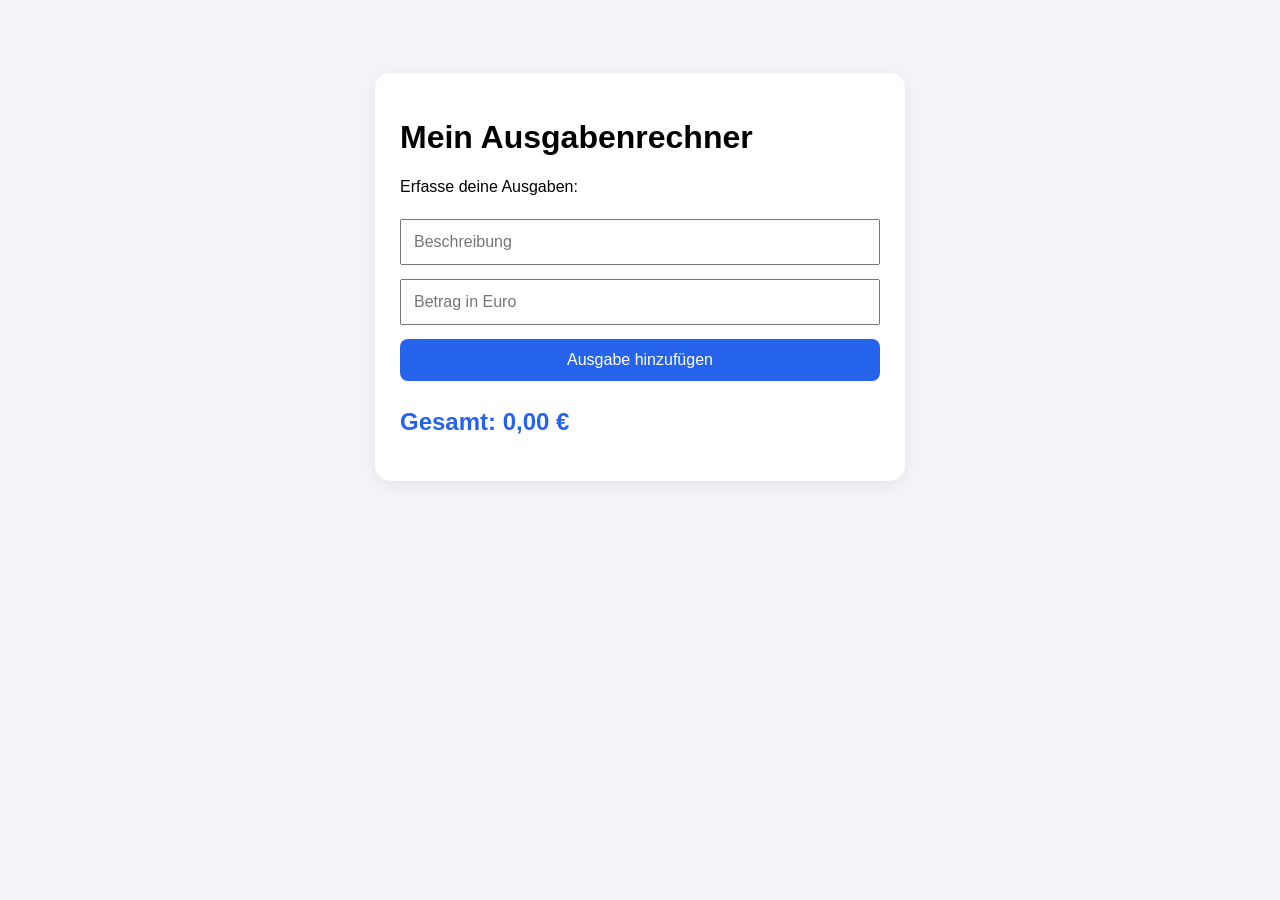
==== index.html @ f7f89fe0 "Add initial HTML structure for expense calculator Erste Version meines Ausgabenrechners" ====
<!DOCTYPE html>
<html lang="de">
<head>
  <meta charset="UTF-8">
  <meta name="viewport" content="width=device-width, initial-scale=1">
  <title>Mein Ausgabenrechner</title>
  <style>
    body { font-family: Arial, sans-serif; background: #f3f5f9; padding: 25px; }
    main { max-width: 480px; margin: 40px auto; background: white; padding: 25px; border-radius: 15px; box-shadow: 0 4px 20px #0001; }
    input, button { box-sizing: border-box; width: 100%; padding: 12px; margin: 7px 0; font-size: 16px; }
    button { background: #2563eb; color: white; border: none; border-radius: 8px; cursor: pointer; }
    li { margin: 10px 0; overflow-wrap: anywhere; }
    h2 { color: #2563eb; }
  </style>
</head>
<body>
  <main>
    <h1>Mein Ausgabenrechner</h1>
    <p>Erfasse deine Ausgaben:</p>
    <form id="formular">
      <input id="beschreibung" placeholder="Beschreibung" required>
      <input id="betrag" type="number" min="0.01" step="0.01" placeholder="Betrag in Euro" required>
      <button type="submit">Ausgabe hinzufügen</button>
    </form>
    <h2>Gesamt: <span id="gesamt">0,00 €</span></h2>
    <ul id="liste"></ul>
  </main>
  <script>
    const ausgaben = [];
    const euro = wert => wert.toLocaleString("de-DE", {style:"currency",currency:"EUR"});
    document.getElementById("formular").addEventListener("submit", function(e) {
      e.preventDefault();
      const beschreibung = document.getElementById("beschreibung").value.trim();
      const betrag = Number(document.getElementById("betrag").value);
      if (!beschreibung || !Number.isFinite(betrag) || betrag <= 0) return;
      ausgaben.push(betrag);
      const eintrag = document.createElement("li");
      eintrag.textContent = beschreibung + ": " + euro(betrag);
      document.getElementById("liste").appendChild(eintrag);
      document.getElementById("gesamt").textContent = euro(ausgaben.reduce((a,b) => a+b, 0));
      this.reset();
    });
  </script>
</body>
</html>
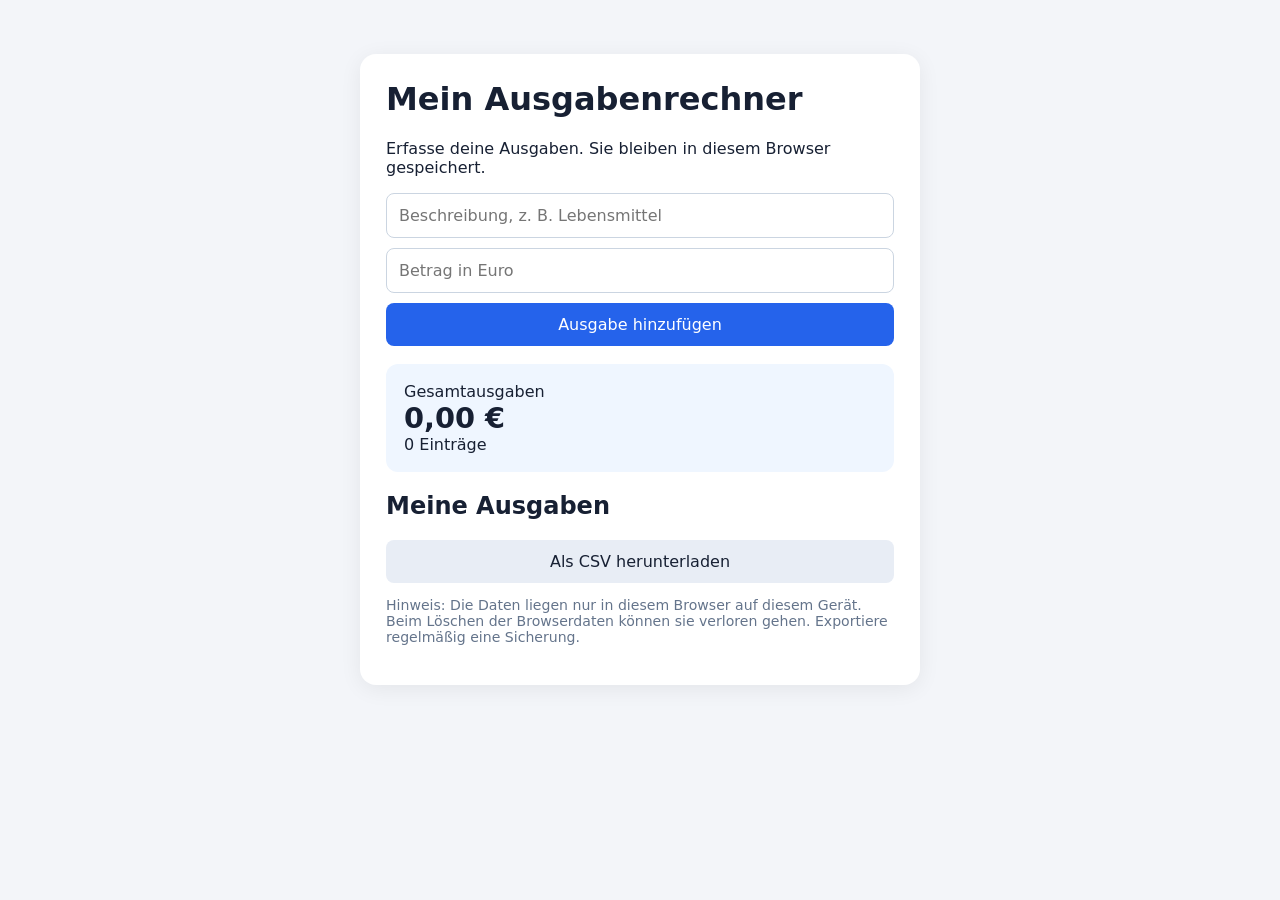
==== commit f84a8533: "Add files via upload" ====
--- a/index.html
+++ b/index.html
@@ -1,45 +1,73 @@
 <!DOCTYPE html>
 <html lang="de">
 <head>
-  <meta charset="UTF-8">
-  <meta name="viewport" content="width=device-width, initial-scale=1">
-  <title>Mein Ausgabenrechner</title>
-  <style>
-    body { font-family: Arial, sans-serif; background: #f3f5f9; padding: 25px; }
-    main { max-width: 480px; margin: 40px auto; background: white; padding: 25px; border-radius: 15px; box-shadow: 0 4px 20px #0001; }
-    input, button { box-sizing: border-box; width: 100%; padding: 12px; margin: 7px 0; font-size: 16px; }
-    button { background: #2563eb; color: white; border: none; border-radius: 8px; cursor: pointer; }
-    li { margin: 10px 0; overflow-wrap: anywhere; }
-    h2 { color: #2563eb; }
-  </style>
+<meta charset="UTF-8"><meta name="viewport" content="width=device-width, initial-scale=1">
+<title>Mein Ausgabenrechner</title>
+<style>
+*{box-sizing:border-box}body{font-family:system-ui,Arial,sans-serif;background:#f3f5f9;margin:0;padding:24px;color:#172033}main{max-width:560px;margin:30px auto;background:white;padding:26px;border-radius:16px;box-shadow:0 4px 22px #0001}h1{margin-top:0}form{display:grid;gap:10px}input,button{font:inherit;padding:12px;border-radius:8px}input{width:100%;border:1px solid #cbd5e1}button{background:#2563eb;color:white;border:0;cursor:pointer}button.secondary{background:#e8edf5;color:#172033}button.delete{background:#fee2e2;color:#991b1b;padding:8px 12px}button:focus-visible,input:focus-visible{outline:3px solid #93c5fd}section.total{background:#eff6ff;border-radius:12px;padding:18px;margin:18px 0}section.total strong{font-size:1.8rem}ul{padding:0;list-style:none}li{display:flex;justify-content:space-between;gap:12px;align-items:center;padding:12px 0;border-bottom:1px solid #e5e7eb}.detail{overflow-wrap:anywhere;min-width:0}.detail small{display:block;color:#64748b;margin-top:3px}.actions{display:flex;align-items:center;gap:8px;flex-shrink:0}.notice{color:#64748b;font-size:.88rem}#export{width:100%}
+</style>
 </head>
-<body>
-  <main>
-    <h1>Mein Ausgabenrechner</h1>
-    <p>Erfasse deine Ausgaben:</p>
-    <form id="formular">
-      <input id="beschreibung" placeholder="Beschreibung" required>
-      <input id="betrag" type="number" min="0.01" step="0.01" placeholder="Betrag in Euro" required>
-      <button type="submit">Ausgabe hinzufügen</button>
-    </form>
-    <h2>Gesamt: <span id="gesamt">0,00 €</span></h2>
-    <ul id="liste"></ul>
-  </main>
-  <script>
-    const ausgaben = [];
-    const euro = wert => wert.toLocaleString("de-DE", {style:"currency",currency:"EUR"});
-    document.getElementById("formular").addEventListener("submit", function(e) {
-      e.preventDefault();
-      const beschreibung = document.getElementById("beschreibung").value.trim();
-      const betrag = Number(document.getElementById("betrag").value);
-      if (!beschreibung || !Number.isFinite(betrag) || betrag <= 0) return;
-      ausgaben.push(betrag);
-      const eintrag = document.createElement("li");
-      eintrag.textContent = beschreibung + ": " + euro(betrag);
-      document.getElementById("liste").appendChild(eintrag);
-      document.getElementById("gesamt").textContent = euro(ausgaben.reduce((a,b) => a+b, 0));
-      this.reset();
-    });
-  </script>
-</body>
-</html>
+<body><main>
+<h1>Mein Ausgabenrechner</h1>
+<p>Erfasse deine Ausgaben. Sie bleiben in diesem Browser gespeichert.</p>
+<form id="formular">
+<input id="beschreibung" placeholder="Beschreibung, z. B. Lebensmittel" maxlength="120" required>
+<input id="betrag" type="number" min="0.01" step="0.01" placeholder="Betrag in Euro" required>
+<button type="submit">Ausgabe hinzufügen</button>
+</form>
+<section class="total"><div>Gesamtausgaben</div><strong id="gesamt">0,00 €</strong><div id="anzahl">0 Einträge</div></section>
+<h2>Meine Ausgaben</h2><ul id="liste"></ul>
+<button id="export" class="secondary" type="button">Als CSV herunterladen</button>
+<p class="notice">Hinweis: Die Daten liegen nur in diesem Browser auf diesem Gerät. Beim Löschen der Browserdaten können sie verloren gehen. Exportiere regelmäßig eine Sicherung.</p>
+</main>
+<script>
+'use strict';
+const key = 'mein-erstes-tool-ausgaben-v2';
+const euro = n => n.toLocaleString('de-DE', {style:'currency',currency:'EUR'});
+let ausgaben = [];
+try {
+  const gespeichert = JSON.parse(localStorage.getItem(key) || '[]');
+  if (Array.isArray(gespeichert)) ausgaben = gespeichert.filter(x => x && typeof x.id === 'string' && typeof x.beschreibung === 'string' && Number.isSafeInteger(x.cent) && x.cent > 0 && typeof x.datum === 'string');
+} catch (e) { console.warn('Gespeicherte Daten konnten nicht geladen werden.', e); }
+function speichern() {
+  try { localStorage.setItem(key, JSON.stringify(ausgaben)); return true; }
+  catch(e) { alert('Speichern nicht möglich. Bitte Browser-Speichereinstellungen prüfen und Daten exportieren.'); return false; }
+}
+function anzeigen() {
+  const liste = document.getElementById('liste'); liste.replaceChildren();
+  for (const eintrag of ausgaben) {
+    const li = document.createElement('li');
+    const detail = document.createElement('div'); detail.className = 'detail';
+    const name = document.createElement('strong'); name.textContent = eintrag.beschreibung;
+    const datum = document.createElement('small'); datum.textContent = eintrag.datum;
+    detail.append(name, datum);
+    const actions = document.createElement('div'); actions.className = 'actions';
+    const preis = document.createElement('span'); preis.textContent = euro(eintrag.cent/100);
+    const loeschen = document.createElement('button'); loeschen.className = 'delete'; loeschen.type = 'button'; loeschen.textContent = 'Löschen'; loeschen.setAttribute('aria-label', eintrag.beschreibung + ' löschen');
+    loeschen.addEventListener('click', () => { const vorher = ausgaben; ausgaben = ausgaben.filter(x => x.id !== eintrag.id); if (!speichern()) ausgaben = vorher; anzeigen(); });
+    actions.append(preis, loeschen); li.append(detail, actions); liste.append(li);
+  }
+  document.getElementById('gesamt').textContent = euro(ausgaben.reduce((sum,x)=>sum+x.cent,0)/100);
+  document.getElementById('anzahl').textContent = ausgaben.length + (ausgaben.length===1?' Eintrag':' Einträge');
+}
+document.getElementById('formular').addEventListener('submit', e => {
+  e.preventDefault();
+  const beschreibung = document.getElementById('beschreibung').value.trim();
+  const betrag = Number(document.getElementById('betrag').value);
+  const cent = Math.round(betrag*100);
+  if (!beschreibung || !Number.isFinite(betrag) || betrag<=0 || !Number.isSafeInteger(cent) || cent<=0) return;
+  const vorher = ausgaben;
+  ausgaben = [{id:crypto.randomUUID(),beschreibung,cent,datum:new Date().toLocaleDateString('de-DE')},...ausgaben];
+  if (!speichern()) ausgaben = vorher;
+  else e.target.reset();
+  anzeigen();
+});
+document.getElementById('export').addEventListener('click', () => {
+  const zelle = s => '"'+String(s).replaceAll('"','""')+'"';
+  const zeilen = [['Datum','Beschreibung','Betrag (EUR)'],...ausgaben.map(x=>[x.datum,x.beschreibung,(x.cent/100).toFixed(2).replace('.',',')])];
+  const csv = '\ufeff'+zeilen.map(row=>row.map(zelle).join(';')).join('\r\n');
+  const url = URL.createObjectURL(new Blob([csv],{type:'text/csv;charset=utf-8'}));
+  const a = document.createElement('a'); a.href=url; a.download='meine-ausgaben.csv'; document.body.append(a); a.click(); a.remove(); setTimeout(()=>URL.revokeObjectURL(url),1000);
+});
+anzeigen();
+</script></body></html>
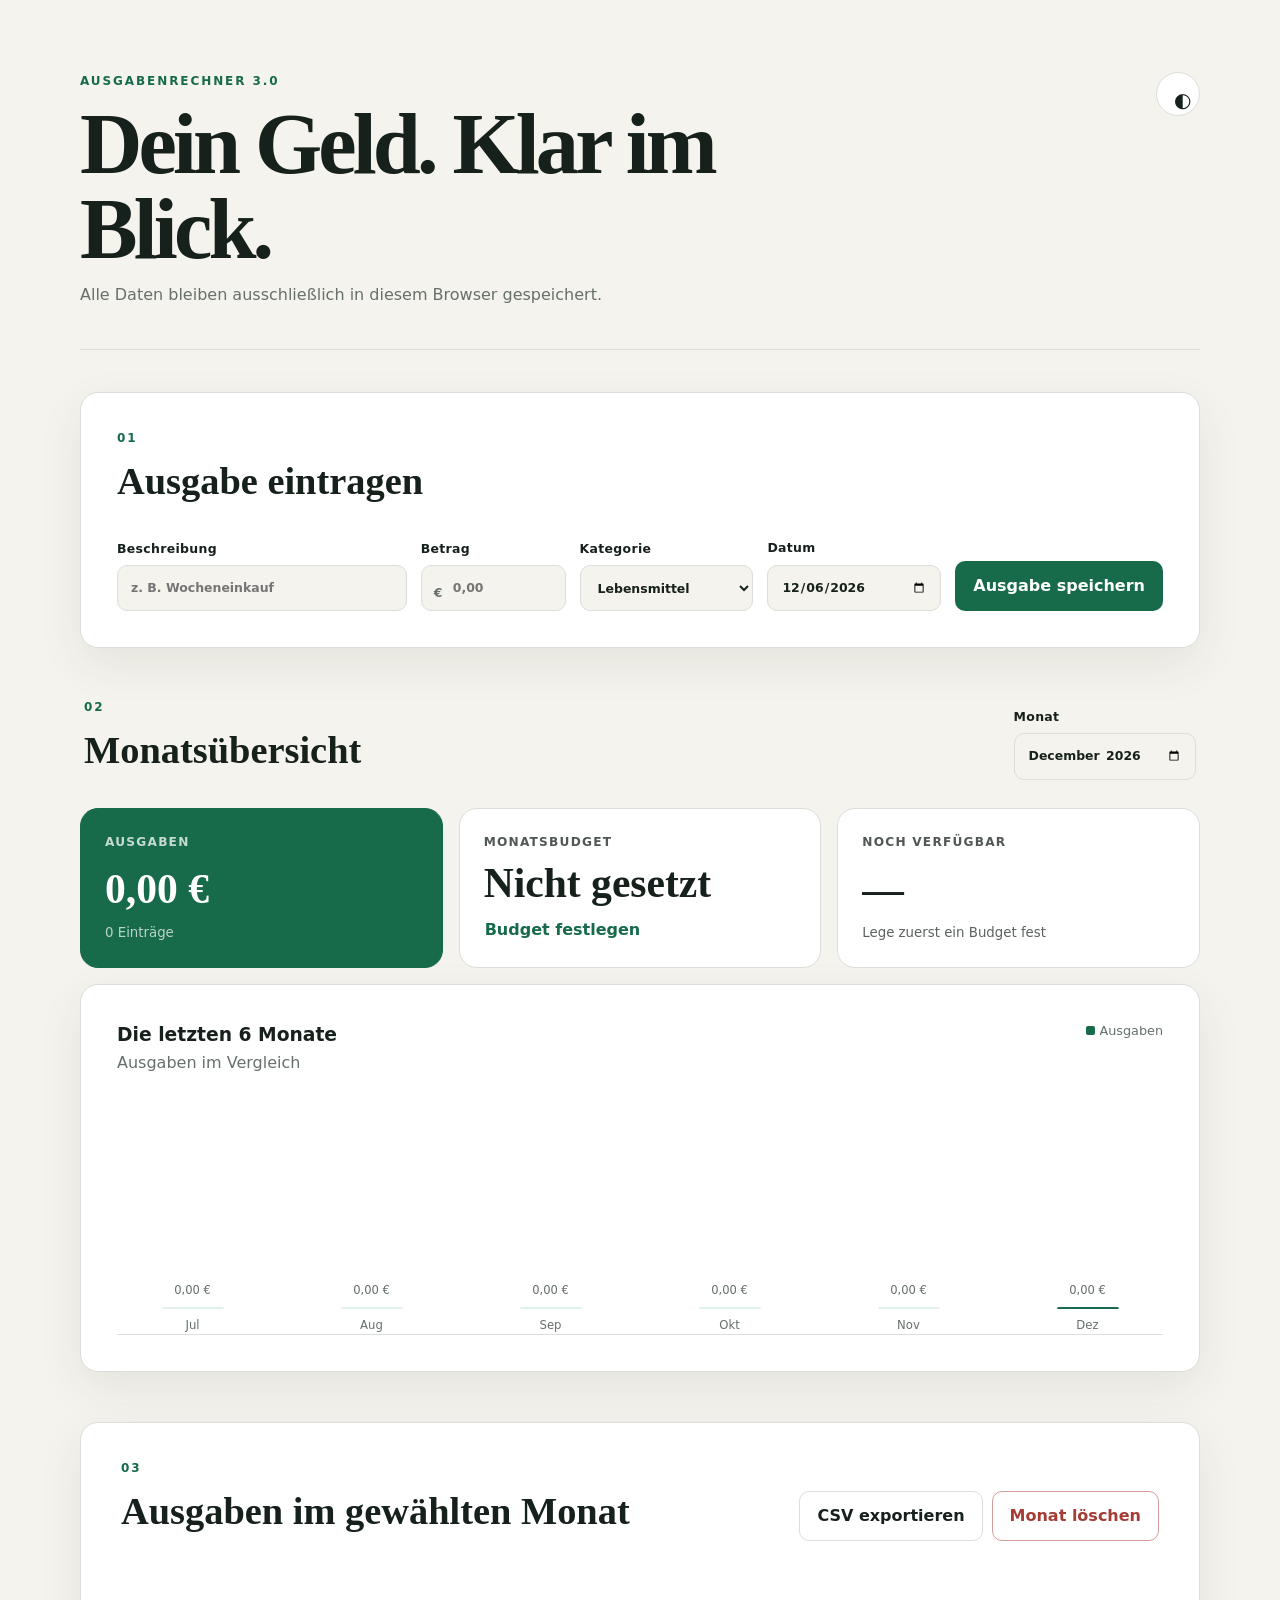
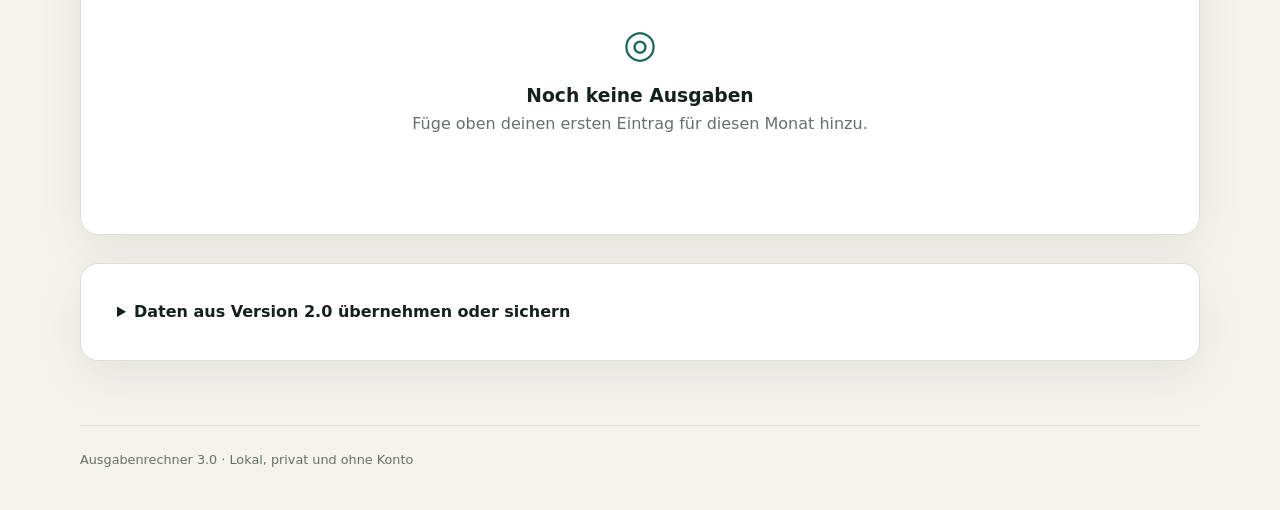
==== commit f0bac089: "Add files via upload Version 3.0 mit Budget und Diagramm" ====
--- a/index.html
+++ b/index.html
@@ -1,73 +1,100 @@
-<!DOCTYPE html>
+<!doctype html>
 <html lang="de">
 <head>
-<meta charset="UTF-8"><meta name="viewport" content="width=device-width, initial-scale=1">
-<title>Mein Ausgabenrechner</title>
-<style>
-*{box-sizing:border-box}body{font-family:system-ui,Arial,sans-serif;background:#f3f5f9;margin:0;padding:24px;color:#172033}main{max-width:560px;margin:30px auto;background:white;padding:26px;border-radius:16px;box-shadow:0 4px 22px #0001}h1{margin-top:0}form{display:grid;gap:10px}input,button{font:inherit;padding:12px;border-radius:8px}input{width:100%;border:1px solid #cbd5e1}button{background:#2563eb;color:white;border:0;cursor:pointer}button.secondary{background:#e8edf5;color:#172033}button.delete{background:#fee2e2;color:#991b1b;padding:8px 12px}button:focus-visible,input:focus-visible{outline:3px solid #93c5fd}section.total{background:#eff6ff;border-radius:12px;padding:18px;margin:18px 0}section.total strong{font-size:1.8rem}ul{padding:0;list-style:none}li{display:flex;justify-content:space-between;gap:12px;align-items:center;padding:12px 0;border-bottom:1px solid #e5e7eb}.detail{overflow-wrap:anywhere;min-width:0}.detail small{display:block;color:#64748b;margin-top:3px}.actions{display:flex;align-items:center;gap:8px;flex-shrink:0}.notice{color:#64748b;font-size:.88rem}#export{width:100%}
-</style>
+  <meta charset="utf-8">
+  <meta name="viewport" content="width=device-width, initial-scale=1">
+  <meta name="description" content="Privater Ausgabenrechner mit Monatsbudget, Filtern und Diagramm">
+  <title>Ausgabenrechner 3.0</title>
+  <link rel="stylesheet" href="style.css">
 </head>
-<body><main>
-<h1>Mein Ausgabenrechner</h1>
-<p>Erfasse deine Ausgaben. Sie bleiben in diesem Browser gespeichert.</p>
-<form id="formular">
-<input id="beschreibung" placeholder="Beschreibung, z. B. Lebensmittel" maxlength="120" required>
-<input id="betrag" type="number" min="0.01" step="0.01" placeholder="Betrag in Euro" required>
-<button type="submit">Ausgabe hinzufügen</button>
-</form>
-<section class="total"><div>Gesamtausgaben</div><strong id="gesamt">0,00 €</strong><div id="anzahl">0 Einträge</div></section>
-<h2>Meine Ausgaben</h2><ul id="liste"></ul>
-<button id="export" class="secondary" type="button">Als CSV herunterladen</button>
-<p class="notice">Hinweis: Die Daten liegen nur in diesem Browser auf diesem Gerät. Beim Löschen der Browserdaten können sie verloren gehen. Exportiere regelmäßig eine Sicherung.</p>
-</main>
-<script>
-'use strict';
-const key = 'mein-erstes-tool-ausgaben-v2';
-const euro = n => n.toLocaleString('de-DE', {style:'currency',currency:'EUR'});
-let ausgaben = [];
-try {
-  const gespeichert = JSON.parse(localStorage.getItem(key) || '[]');
-  if (Array.isArray(gespeichert)) ausgaben = gespeichert.filter(x => x && typeof x.id === 'string' && typeof x.beschreibung === 'string' && Number.isSafeInteger(x.cent) && x.cent > 0 && typeof x.datum === 'string');
-} catch (e) { console.warn('Gespeicherte Daten konnten nicht geladen werden.', e); }
-function speichern() {
-  try { localStorage.setItem(key, JSON.stringify(ausgaben)); return true; }
-  catch(e) { alert('Speichern nicht möglich. Bitte Browser-Speichereinstellungen prüfen und Daten exportieren.'); return false; }
-}
-function anzeigen() {
-  const liste = document.getElementById('liste'); liste.replaceChildren();
-  for (const eintrag of ausgaben) {
-    const li = document.createElement('li');
-    const detail = document.createElement('div'); detail.className = 'detail';
-    const name = document.createElement('strong'); name.textContent = eintrag.beschreibung;
-    const datum = document.createElement('small'); datum.textContent = eintrag.datum;
-    detail.append(name, datum);
-    const actions = document.createElement('div'); actions.className = 'actions';
-    const preis = document.createElement('span'); preis.textContent = euro(eintrag.cent/100);
-    const loeschen = document.createElement('button'); loeschen.className = 'delete'; loeschen.type = 'button'; loeschen.textContent = 'Löschen'; loeschen.setAttribute('aria-label', eintrag.beschreibung + ' löschen');
-    loeschen.addEventListener('click', () => { const vorher = ausgaben; ausgaben = ausgaben.filter(x => x.id !== eintrag.id); if (!speichern()) ausgaben = vorher; anzeigen(); });
-    actions.append(preis, loeschen); li.append(detail, actions); liste.append(li);
-  }
-  document.getElementById('gesamt').textContent = euro(ausgaben.reduce((sum,x)=>sum+x.cent,0)/100);
-  document.getElementById('anzahl').textContent = ausgaben.length + (ausgaben.length===1?' Eintrag':' Einträge');
-}
-document.getElementById('formular').addEventListener('submit', e => {
-  e.preventDefault();
-  const beschreibung = document.getElementById('beschreibung').value.trim();
-  const betrag = Number(document.getElementById('betrag').value);
-  const cent = Math.round(betrag*100);
-  if (!beschreibung || !Number.isFinite(betrag) || betrag<=0 || !Number.isSafeInteger(cent) || cent<=0) return;
-  const vorher = ausgaben;
-  ausgaben = [{id:crypto.randomUUID(),beschreibung,cent,datum:new Date().toLocaleDateString('de-DE')},...ausgaben];
-  if (!speichern()) ausgaben = vorher;
-  else e.target.reset();
-  anzeigen();
-});
-document.getElementById('export').addEventListener('click', () => {
-  const zelle = s => '"'+String(s).replaceAll('"','""')+'"';
-  const zeilen = [['Datum','Beschreibung','Betrag (EUR)'],...ausgaben.map(x=>[x.datum,x.beschreibung,(x.cent/100).toFixed(2).replace('.',',')])];
-  const csv = '\ufeff'+zeilen.map(row=>row.map(zelle).join(';')).join('\r\n');
-  const url = URL.createObjectURL(new Blob([csv],{type:'text/csv;charset=utf-8'}));
-  const a = document.createElement('a'); a.href=url; a.download='meine-ausgaben.csv'; document.body.append(a); a.click(); a.remove(); setTimeout(()=>URL.revokeObjectURL(url),1000);
-});
-anzeigen();
-</script></body></html>
+<body>
+  <header class="hero">
+    <div>
+      <p class="eyebrow">Ausgabenrechner 3.0</p>
+      <h1>Dein Geld. Klar im Blick.</h1>
+      <p class="subtitle">Alle Daten bleiben ausschließlich in diesem Browser gespeichert.</p>
+    </div>
+    <button id="themeToggle" class="icon-button" type="button" aria-label="Farbschema wechseln" title="Farbschema wechseln">◐</button>
+  </header>
+
+  <main>
+    <section class="panel input-panel" aria-labelledby="entryHeading">
+      <div class="section-heading">
+        <div>
+          <p class="section-number">01</p>
+          <h2 id="entryHeading">Ausgabe eintragen</h2>
+        </div>
+        <p id="formStatus" class="status" role="status" aria-live="polite"></p>
+      </div>
+      <form id="expenseForm">
+        <label>Beschreibung
+          <input id="description" name="description" type="text" maxlength="80" placeholder="z. B. Wocheneinkauf" required>
+        </label>
+        <label>Betrag
+          <div class="money-input"><span>€</span><input id="amount" name="amount" type="number" min="0.01" step="0.01" inputmode="decimal" placeholder="0,00" required></div>
+        </label>
+        <label>Kategorie
+          <select id="category" name="category" required>
+            <option>Lebensmittel</option><option>Wohnen</option><option>Mobilität</option>
+            <option>Freizeit</option><option>Gesundheit</option><option>Shopping</option><option>Sonstiges</option>
+          </select>
+        </label>
+        <label>Datum
+          <input id="date" name="date" type="date" required>
+        </label>
+        <button class="primary" type="submit">Ausgabe speichern</button>
+      </form>
+    </section>
+
+    <section class="overview" aria-labelledby="overviewHeading">
+      <div class="section-heading wide-heading">
+        <div><p class="section-number">02</p><h2 id="overviewHeading">Monatsübersicht</h2></div>
+        <label class="month-control">Monat
+          <input id="monthFilter" type="month">
+        </label>
+      </div>
+
+      <div class="stats-grid">
+        <article class="stat-card accent"><span>Ausgaben</span><strong id="monthTotal">0,00 €</strong><small id="entryCount">0 Einträge</small></article>
+        <article class="stat-card"><span>Monatsbudget</span><strong id="budgetDisplay">Nicht gesetzt</strong><button id="editBudget" class="text-button" type="button">Budget festlegen</button></article>
+        <article class="stat-card"><span>Noch verfügbar</span><strong id="remainingBudget">—</strong><small id="budgetHint">Lege zuerst ein Budget fest</small></article>
+      </div>
+
+      <div id="budgetEditor" class="budget-editor" hidden>
+        <label>Budget für <span id="budgetMonthLabel"></span>
+          <div class="money-input"><span>€</span><input id="budgetInput" type="number" min="0" step="0.01" inputmode="decimal"></div>
+        </label>
+        <button id="saveBudget" class="primary compact" type="button">Speichern</button>
+        <button id="cancelBudget" class="secondary compact" type="button">Abbrechen</button>
+      </div>
+
+      <article class="panel chart-panel">
+        <div class="chart-title"><div><h3>Die letzten 6 Monate</h3><p>Ausgaben im Vergleich</p></div><span class="legend"><i></i> Ausgaben</span></div>
+        <div id="chart" class="chart" role="img" aria-label="Balkendiagramm der Ausgaben der letzten sechs Monate"></div>
+      </article>
+    </section>
+
+    <section class="panel list-panel" aria-labelledby="listHeading">
+      <div class="section-heading wide-heading">
+        <div><p class="section-number">03</p><h2 id="listHeading">Ausgaben im gewählten Monat</h2></div>
+        <div class="actions"><button id="exportCsv" class="secondary" type="button">CSV exportieren</button><button id="deleteMonth" class="danger" type="button">Monat löschen</button></div>
+      </div>
+      <div id="emptyState" class="empty-state"><span>◎</span><h3>Noch keine Ausgaben</h3><p>Füge oben deinen ersten Eintrag für diesen Monat hinzu.</p></div>
+      <div class="table-wrap" id="tableWrap" hidden>
+        <table><thead><tr><th>Datum</th><th>Beschreibung</th><th>Kategorie</th><th class="number">Betrag</th><th><span class="sr-only">Aktion</span></th></tr></thead><tbody id="expenseRows"></tbody></table>
+      </div>
+    </section>
+
+    <details class="panel migration-panel">
+      <summary>Daten aus Version 2.0 übernehmen oder sichern</summary>
+      <p>Da der bisherige Speichername unbekannt ist, verändert Version 3.0 keine fremden Browserdaten. Sie sucht nur nach plausiblen Ausgabenlisten und erstellt vor einer Übernahme automatisch eine Sicherung.</p>
+      <div class="actions migration-actions"><button id="scanLegacy" class="secondary" type="button">Altdaten suchen</button><button id="backupData" class="secondary" type="button">JSON-Sicherung</button><label class="file-button">JSON importieren<input id="importFile" type="file" accept="application/json,.json"></label></div>
+      <p id="migrationStatus" class="status" role="status" aria-live="polite"></p>
+    </details>
+  </main>
+
+  <dialog id="confirmDialog"><form method="dialog"><h2 id="dialogTitle">Wirklich löschen?</h2><p id="dialogText"></p><div class="dialog-actions"><button value="cancel" class="secondary">Abbrechen</button><button value="confirm" class="danger">Löschen</button></div></form></dialog>
+  <footer>Ausgabenrechner 3.0 · Lokal, privat und ohne Konto</footer>
+  <script src="script.js" defer></script>
+</body>
+</html>
--- a/style.css
+++ b/style.css
@@ -0,0 +1,6 @@
+:root{--bg:#f5f3ed;--panel:#fff;--ink:#17211c;--muted:#66706a;--line:#dcded8;--green:#176b4a;--green-dark:#0f4f37;--mint:#dff1e8;--red:#a43d35;--shadow:0 16px 45px rgba(25,50,38,.08);--radius:18px;color-scheme:light}
+:root[data-theme="dark"]{--bg:#101713;--panel:#18211c;--ink:#f1f5f2;--muted:#a5b0aa;--line:#354139;--green:#61c89a;--green-dark:#81dbb2;--mint:#203d31;--red:#ef8b82;--shadow:0 16px 45px rgba(0,0,0,.24);color-scheme:dark}
+*{box-sizing:border-box}body{margin:0;background:var(--bg);color:var(--ink);font-family:Inter,ui-sans-serif,system-ui,-apple-system,BlinkMacSystemFont,"Segoe UI",sans-serif;line-height:1.5}.hero,main,footer{width:min(1120px,calc(100% - 32px));margin-inline:auto}.hero{display:flex;justify-content:space-between;align-items:flex-start;padding:72px 0 42px;border-bottom:1px solid var(--line)}h1,h2,h3,p{margin-top:0}h1{margin-bottom:12px;font-family:Georgia,serif;font-size:clamp(2.5rem,7vw,5.4rem);line-height:.98;letter-spacing:-.045em;max-width:780px}h2{font-family:Georgia,serif;font-size:clamp(1.7rem,3vw,2.4rem);margin:0}h3{margin-bottom:2px}.eyebrow,.section-number{color:var(--green);font-weight:800;text-transform:uppercase;letter-spacing:.16em;font-size:.75rem}.subtitle,.chart-title p{color:var(--muted);margin-bottom:0}.icon-button{border:1px solid var(--line);background:var(--panel);color:var(--ink);height:44px;width:44px;border-radius:50%;font-size:1.25rem;cursor:pointer}main{padding:42px 0 64px;display:grid;gap:28px}.panel{background:var(--panel);border:1px solid var(--line);border-radius:var(--radius);padding:clamp(20px,4vw,36px);box-shadow:var(--shadow)}.section-heading{display:flex;align-items:end;justify-content:space-between;gap:20px;margin-bottom:28px}.section-number{margin-bottom:6px}.status{color:var(--green);font-size:.9rem;margin:0;min-height:1.4em}.input-panel form{display:grid;grid-template-columns:2fr 1fr 1.2fr 1.2fr auto;gap:14px;align-items:end}label{font-size:.78rem;font-weight:750;letter-spacing:.025em}input,select,button,.file-button{font:inherit}input,select{display:block;width:100%;margin-top:7px;border:1px solid var(--line);border-radius:10px;background:var(--bg);color:var(--ink);padding:12px 13px;min-height:46px}.money-input{position:relative}.money-input span{position:absolute;left:13px;top:19px;color:var(--muted)}.money-input input{padding-left:31px}button,.file-button{border-radius:10px;border:1px solid transparent;padding:12px 17px;font-weight:750;cursor:pointer;transition:transform .15s,background .15s}button:hover,.file-button:hover{transform:translateY(-1px)}.primary{background:var(--green);color:#fff;min-height:46px}.primary:hover{background:var(--green-dark)}.secondary,.file-button{background:transparent;border-color:var(--line);color:var(--ink)}.danger{background:transparent;color:var(--red);border-color:color-mix(in srgb,var(--red),transparent 50%)}.text-button{padding:0;background:none;color:var(--green);text-align:left}.compact{min-height:auto;padding:10px 14px}.overview{padding:22px 0}.wide-heading{margin-inline:4px}.month-control{min-width:175px}.stats-grid{display:grid;grid-template-columns:repeat(3,1fr);gap:16px}.stat-card{padding:24px;border:1px solid var(--line);border-radius:var(--radius);background:var(--panel);display:flex;flex-direction:column;min-height:160px}.stat-card.accent{background:var(--green);color:#fff;border-color:var(--green)}.stat-card span{font-size:.76rem;text-transform:uppercase;letter-spacing:.1em;font-weight:800;opacity:.75}.stat-card strong{font-family:Georgia,serif;font-size:clamp(1.7rem,4vw,2.6rem);margin:auto 0 3px}.stat-card small{color:inherit;opacity:.7}.budget-editor{margin-top:16px;padding:18px;background:var(--mint);border-radius:14px;display:flex;align-items:end;gap:10px}.budget-editor[hidden]{display:none}.budget-editor label{min-width:220px}.chart-panel{margin-top:16px}.chart-title{display:flex;justify-content:space-between;align-items:start}.legend{color:var(--muted);font-size:.8rem}.legend i{display:inline-block;width:9px;height:9px;border-radius:2px;background:var(--green)}.chart{height:260px;display:flex;align-items:stretch;gap:clamp(8px,3vw,28px);padding-top:30px;border-bottom:1px solid var(--line)}.bar-item{flex:1;display:flex;flex-direction:column;align-items:center;justify-content:flex-end;min-width:0}.bar-value{font-size:.72rem;color:var(--muted);white-space:nowrap}.bar{width:min(62px,75%);background:var(--mint);border-radius:7px 7px 0 0;min-height:2px;margin:7px 0 8px;position:relative}.bar.current{background:var(--green)}.bar-label{font-size:.73rem;color:var(--muted);white-space:nowrap}.actions{display:flex;flex-wrap:wrap;gap:9px}.empty-state{text-align:center;padding:46px 20px;color:var(--muted)}.empty-state span{font-size:2.4rem;color:var(--green)}.empty-state h3{color:var(--ink);margin-top:10px}.table-wrap{overflow:auto}table{width:100%;border-collapse:collapse}th,td{padding:14px 10px;border-bottom:1px solid var(--line);text-align:left}th{font-size:.7rem;text-transform:uppercase;letter-spacing:.1em;color:var(--muted)}.number{text-align:right}.category-badge{display:inline-block;background:var(--mint);color:var(--green-dark);border-radius:99px;padding:4px 9px;font-size:.76rem;font-weight:750}.delete-row{border:0;background:none;color:var(--red);padding:7px}.migration-panel summary{font-weight:800;cursor:pointer}.migration-panel>p{color:var(--muted);max-width:800px;margin-top:16px}.migration-actions{margin-top:20px}.file-button input{position:absolute;opacity:0;width:1px;height:1px}dialog{border:1px solid var(--line);border-radius:var(--radius);background:var(--panel);color:var(--ink);padding:28px;max-width:430px;box-shadow:var(--shadow)}dialog::backdrop{background:rgba(5,15,10,.55)}.dialog-actions{display:flex;justify-content:flex-end;gap:10px;margin-top:24px}footer{padding:24px 0 40px;border-top:1px solid var(--line);color:var(--muted);font-size:.8rem}.sr-only{position:absolute;width:1px;height:1px;padding:0;margin:-1px;overflow:hidden;clip:rect(0,0,0,0);white-space:nowrap;border:0}
+@media(max-width:900px){.input-panel form{grid-template-columns:1fr 1fr}.input-panel form .primary{grid-column:1/-1}.stats-grid{grid-template-columns:1fr}.stat-card{min-height:135px}}
+@media(max-width:600px){.hero{padding-top:42px}.input-panel form{grid-template-columns:1fr}.section-heading,.wide-heading{align-items:flex-start;flex-direction:column}.month-control{width:100%}.actions{width:100%}.actions button,.file-button{flex:1}.chart{gap:5px;height:220px}.bar-value{font-size:.62rem;writing-mode:vertical-rl;transform:rotate(180deg);height:48px}.bar-label{font-size:.64rem}.budget-editor{align-items:stretch;flex-direction:column}.budget-editor label{min-width:0}.list-panel{padding-inline:15px}th:nth-child(3),td:nth-child(3){display:none}}
+@media(prefers-reduced-motion:reduce){*{scroll-behavior:auto!important;transition:none!important}}
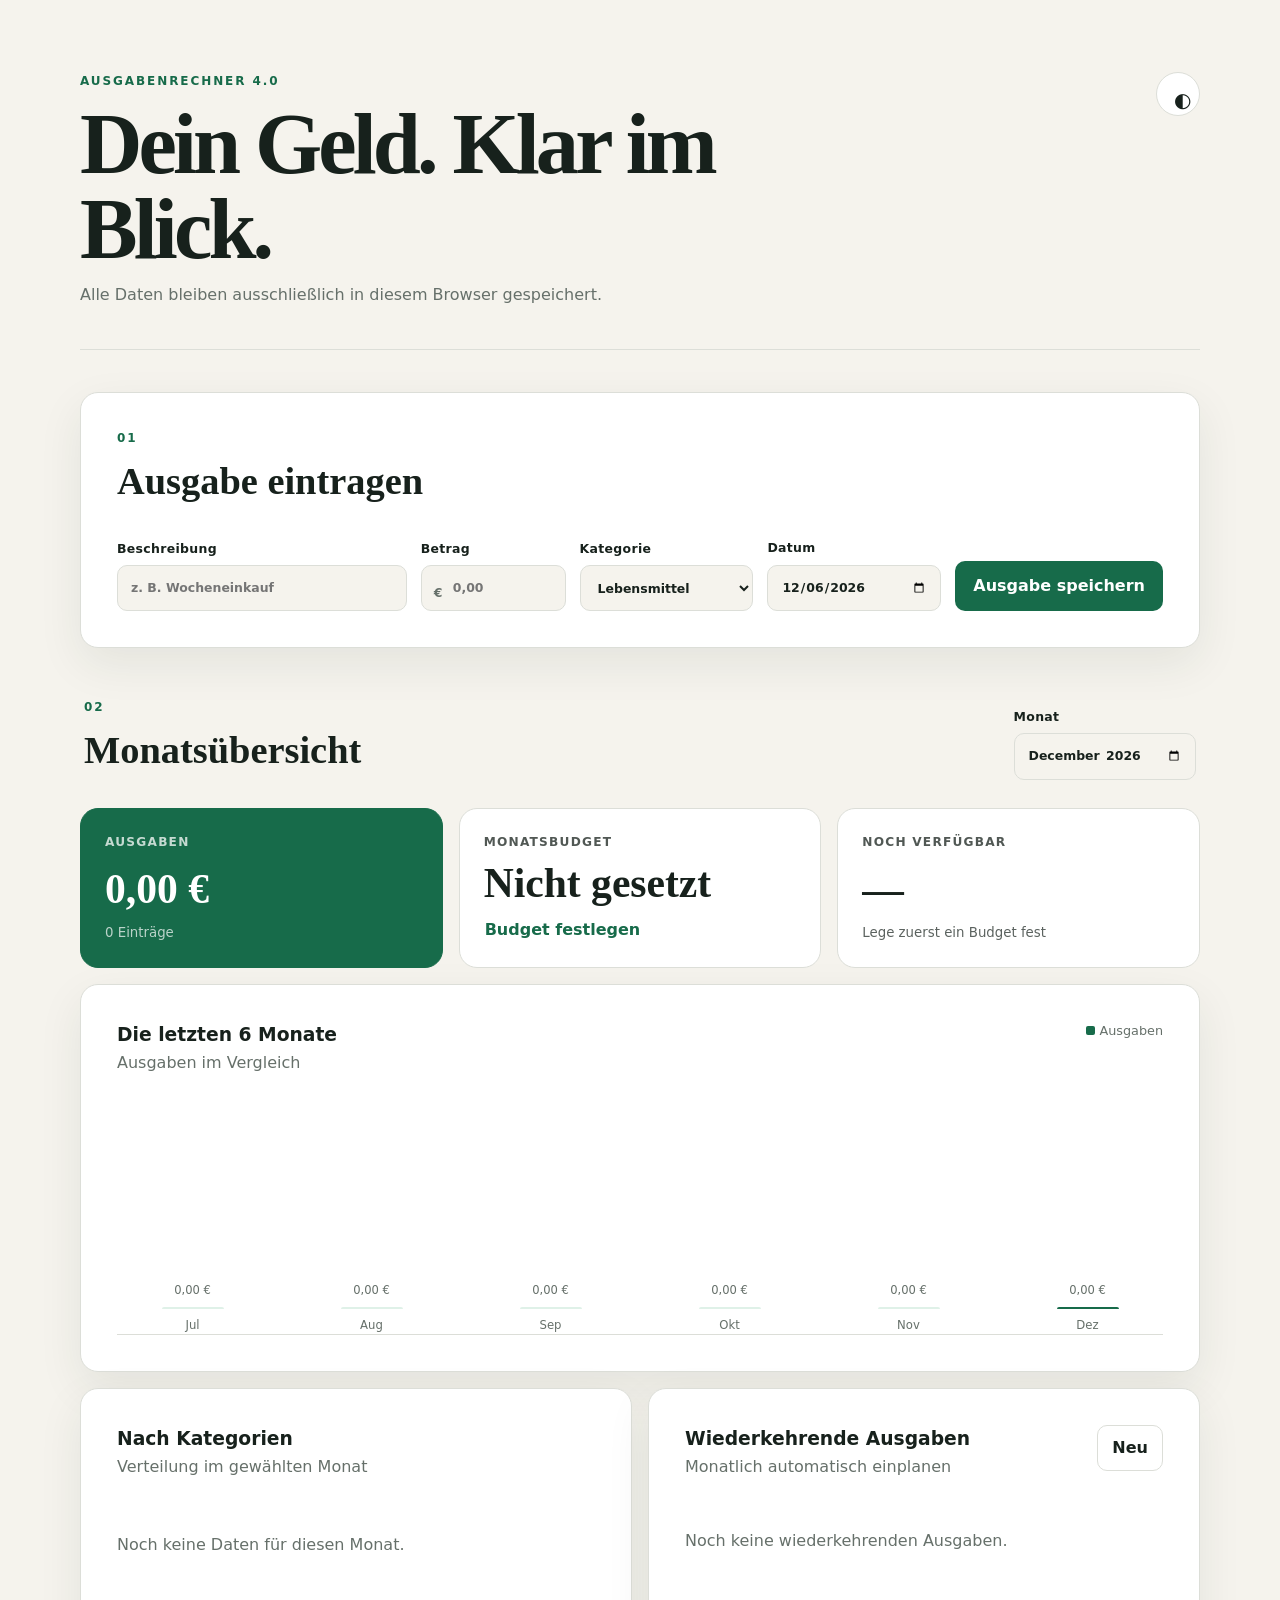
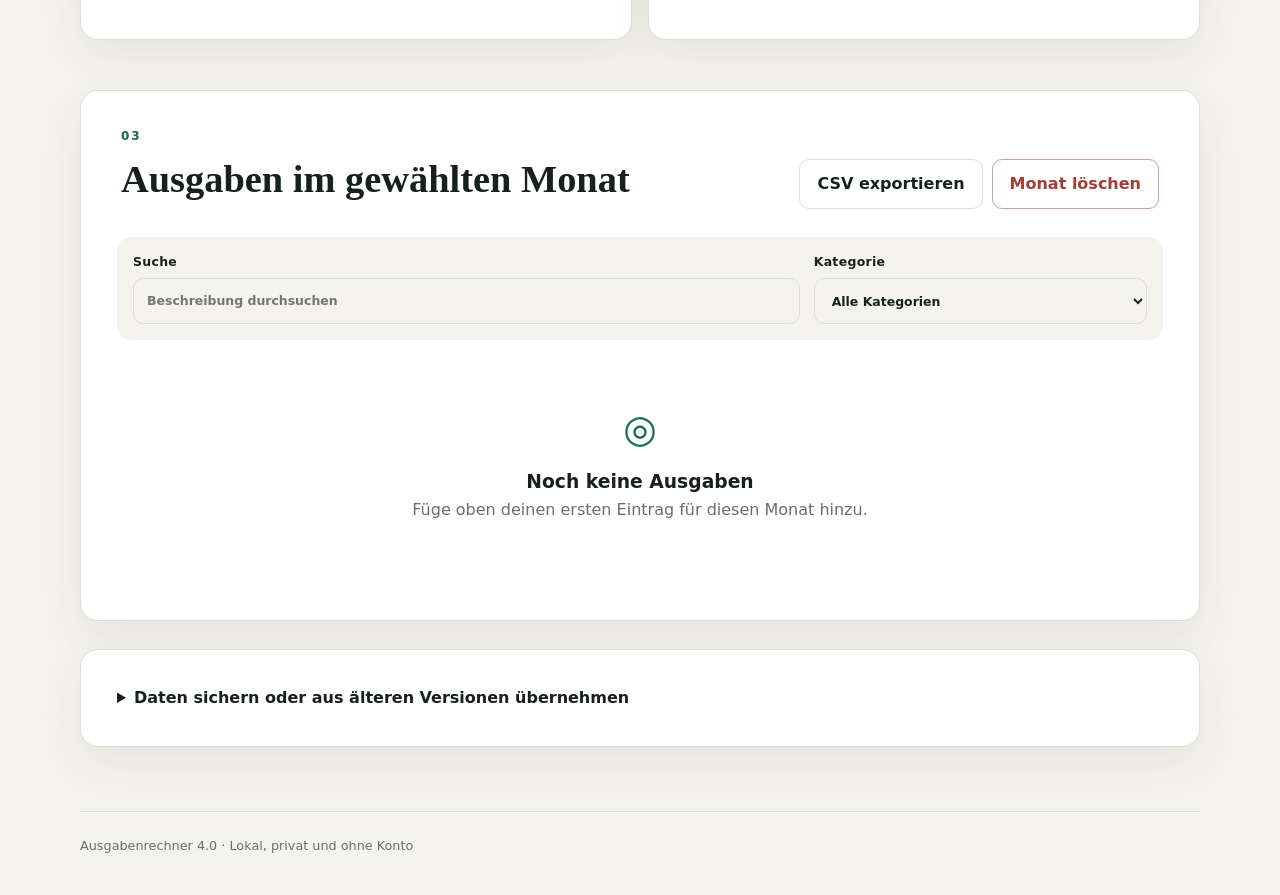
==== commit 76afaa75: "Add files via upload" ====
--- a/index.html
+++ b/index.html
@@ -4,13 +4,13 @@
   <meta charset="utf-8">
   <meta name="viewport" content="width=device-width, initial-scale=1">
   <meta name="description" content="Privater Ausgabenrechner mit Monatsbudget, Filtern und Diagramm">
-  <title>Ausgabenrechner 3.0</title>
+  <title>Ausgabenrechner 4.0</title>
   <link rel="stylesheet" href="style.css">
 </head>
 <body>
   <header class="hero">
     <div>
-      <p class="eyebrow">Ausgabenrechner 3.0</p>
+      <p class="eyebrow">Ausgabenrechner 4.0</p>
       <h1>Dein Geld. Klar im Blick.</h1>
       <p class="subtitle">Alle Daten bleiben ausschließlich in diesem Browser gespeichert.</p>
     </div>
@@ -27,6 +27,7 @@
         <p id="formStatus" class="status" role="status" aria-live="polite"></p>
       </div>
       <form id="expenseForm">
+        <input id="editId" type="hidden">
         <label>Beschreibung
           <input id="description" name="description" type="text" maxlength="80" placeholder="z. B. Wocheneinkauf" required>
         </label>
@@ -42,7 +43,7 @@
         <label>Datum
           <input id="date" name="date" type="date" required>
         </label>
-        <button class="primary" type="submit">Ausgabe speichern</button>
+        <div class="form-actions"><button id="submitExpense" class="primary" type="submit">Ausgabe speichern</button><button id="cancelEdit" class="secondary" type="button" hidden>Abbrechen</button></div>
       </form>
     </section>
 
@@ -72,6 +73,16 @@
         <div class="chart-title"><div><h3>Die letzten 6 Monate</h3><p>Ausgaben im Vergleich</p></div><span class="legend"><i></i> Ausgaben</span></div>
         <div id="chart" class="chart" role="img" aria-label="Balkendiagramm der Ausgaben der letzten sechs Monate"></div>
       </article>
+      <div class="analytics-grid">
+        <article class="panel category-panel">
+          <div class="chart-title"><div><h3>Nach Kategorien</h3><p>Verteilung im gewählten Monat</p></div></div>
+          <div id="categoryChart" class="category-chart" aria-label="Ausgaben nach Kategorien"></div>
+        </article>
+        <article class="panel recurring-panel">
+          <div class="chart-title"><div><h3>Wiederkehrende Ausgaben</h3><p>Monatlich automatisch einplanen</p></div><button id="addRecurring" class="secondary compact" type="button">Neu</button></div>
+          <div id="recurringList" class="recurring-list"></div>
+        </article>
+      </div>
     </section>
 
     <section class="panel list-panel" aria-labelledby="listHeading">
@@ -79,6 +90,7 @@
         <div><p class="section-number">03</p><h2 id="listHeading">Ausgaben im gewählten Monat</h2></div>
         <div class="actions"><button id="exportCsv" class="secondary" type="button">CSV exportieren</button><button id="deleteMonth" class="danger" type="button">Monat löschen</button></div>
       </div>
+      <div class="filter-bar"><label>Suche<input id="searchInput" type="search" placeholder="Beschreibung durchsuchen"></label><label>Kategorie<select id="categoryFilter"><option value="">Alle Kategorien</option><option>Lebensmittel</option><option>Wohnen</option><option>Mobilität</option><option>Freizeit</option><option>Gesundheit</option><option>Shopping</option><option>Sonstiges</option></select></label></div>
       <div id="emptyState" class="empty-state"><span>◎</span><h3>Noch keine Ausgaben</h3><p>Füge oben deinen ersten Eintrag für diesen Monat hinzu.</p></div>
       <div class="table-wrap" id="tableWrap" hidden>
         <table><thead><tr><th>Datum</th><th>Beschreibung</th><th>Kategorie</th><th class="number">Betrag</th><th><span class="sr-only">Aktion</span></th></tr></thead><tbody id="expenseRows"></tbody></table>
@@ -86,15 +98,16 @@
     </section>
 
     <details class="panel migration-panel">
-      <summary>Daten aus Version 2.0 übernehmen oder sichern</summary>
-      <p>Da der bisherige Speichername unbekannt ist, verändert Version 3.0 keine fremden Browserdaten. Sie sucht nur nach plausiblen Ausgabenlisten und erstellt vor einer Übernahme automatisch eine Sicherung.</p>
-      <div class="actions migration-actions"><button id="scanLegacy" class="secondary" type="button">Altdaten suchen</button><button id="backupData" class="secondary" type="button">JSON-Sicherung</button><label class="file-button">JSON importieren<input id="importFile" type="file" accept="application/json,.json"></label></div>
+      <summary>Daten sichern oder aus älteren Versionen übernehmen</summary>
+      <p>Version 4.0 übernimmt V3-Daten automatisch und lässt den bisherigen V3-Speicher unverändert. Eine vollständige Sicherung enthält Ausgaben, Budgets und wiederkehrende Einträge.</p>
+      <div class="actions migration-actions"><button id="scanLegacy" class="secondary" type="button">Weitere Altdaten suchen</button><button id="backupData" class="secondary" type="button">Vollständige JSON-Sicherung</button><label class="file-button">Sicherung wiederherstellen<input id="importFile" type="file" accept="application/json,.json"></label></div>
       <p id="migrationStatus" class="status" role="status" aria-live="polite"></p>
     </details>
   </main>
 
-  <dialog id="confirmDialog"><form method="dialog"><h2 id="dialogTitle">Wirklich löschen?</h2><p id="dialogText"></p><div class="dialog-actions"><button value="cancel" class="secondary">Abbrechen</button><button value="confirm" class="danger">Löschen</button></div></form></dialog>
-  <footer>Ausgabenrechner 3.0 · Lokal, privat und ohne Konto</footer>
+  <dialog id="confirmDialog"><form method="dialog"><h2 id="dialogTitle">Wirklich löschen?</h2><p id="dialogText"></p><div class="dialog-actions"><button value="cancel" class="secondary">Abbrechen</button><button value="confirm" class="danger">Bestätigen</button></div></form></dialog>
+  <dialog id="recurringDialog"><form id="recurringForm"><h2>Wiederkehrende Ausgabe</h2><input id="recurringId" type="hidden"><label>Beschreibung<input id="recurringDescription" maxlength="80" required></label><label>Betrag<div class="money-input"><span>€</span><input id="recurringAmount" type="number" min="0.01" step="0.01" required></div></label><label>Kategorie<select id="recurringCategory"><option>Lebensmittel</option><option>Wohnen</option><option>Mobilität</option><option>Freizeit</option><option>Gesundheit</option><option>Shopping</option><option>Sonstiges</option></select></label><label>Tag im Monat<input id="recurringDay" type="number" min="1" max="31" value="1" required></label><div class="dialog-actions"><button id="cancelRecurring" class="secondary" type="button">Abbrechen</button><button class="primary" type="submit">Speichern</button></div></form></dialog>
+  <footer>Ausgabenrechner 4.0 · Lokal, privat und ohne Konto</footer>
   <script src="script.js" defer></script>
 </body>
 </html>
--- a/style.css
+++ b/style.css
@@ -4,3 +4,6 @@
 @media(max-width:900px){.input-panel form{grid-template-columns:1fr 1fr}.input-panel form .primary{grid-column:1/-1}.stats-grid{grid-template-columns:1fr}.stat-card{min-height:135px}}
 @media(max-width:600px){.hero{padding-top:42px}.input-panel form{grid-template-columns:1fr}.section-heading,.wide-heading{align-items:flex-start;flex-direction:column}.month-control{width:100%}.actions{width:100%}.actions button,.file-button{flex:1}.chart{gap:5px;height:220px}.bar-value{font-size:.62rem;writing-mode:vertical-rl;transform:rotate(180deg);height:48px}.bar-label{font-size:.64rem}.budget-editor{align-items:stretch;flex-direction:column}.budget-editor label{min-width:0}.list-panel{padding-inline:15px}th:nth-child(3),td:nth-child(3){display:none}}
 @media(prefers-reduced-motion:reduce){*{scroll-behavior:auto!important;transition:none!important}}
+.form-actions{display:flex;gap:8px;align-items:stretch}.form-actions button{white-space:nowrap}.analytics-grid{display:grid;grid-template-columns:1fr 1fr;gap:16px;margin-top:16px}.category-chart{display:grid;gap:13px;margin-top:24px}.category-row{display:grid;grid-template-columns:100px 1fr auto;gap:10px;align-items:center;font-size:.78rem}.category-track{height:10px;background:var(--bg);border-radius:99px;overflow:hidden}.category-fill{height:100%;background:var(--green);border-radius:inherit}.category-empty{color:var(--muted);padding:30px 0}.recurring-list{display:grid;gap:10px;margin-top:20px}.recurring-item{display:grid;grid-template-columns:1fr auto;gap:8px;padding:12px 0;border-bottom:1px solid var(--line)}.recurring-item:last-child{border-bottom:0}.recurring-item strong,.recurring-item small{display:block}.recurring-item small{color:var(--muted)}.recurring-actions{display:flex;align-items:center;gap:4px}.recurring-actions button{padding:7px;background:none;border:0;color:var(--green)}.recurring-actions .danger-link{color:var(--red)}.filter-bar{display:grid;grid-template-columns:2fr 1fr;gap:14px;background:var(--bg);border-radius:14px;padding:16px;margin-bottom:14px}dialog{width:min(430px,calc(100% - 32px))}dialog label{display:block;margin-top:14px}.edit-row{border:0;background:none;color:var(--green);padding:7px}.row-actions{white-space:nowrap}
+@media(max-width:900px){.input-panel form .form-actions{grid-column:1/-1}.form-actions button{flex:1}.analytics-grid{grid-template-columns:1fr}}
+@media(max-width:600px){.filter-bar{grid-template-columns:1fr}.category-row{grid-template-columns:85px 1fr auto}}
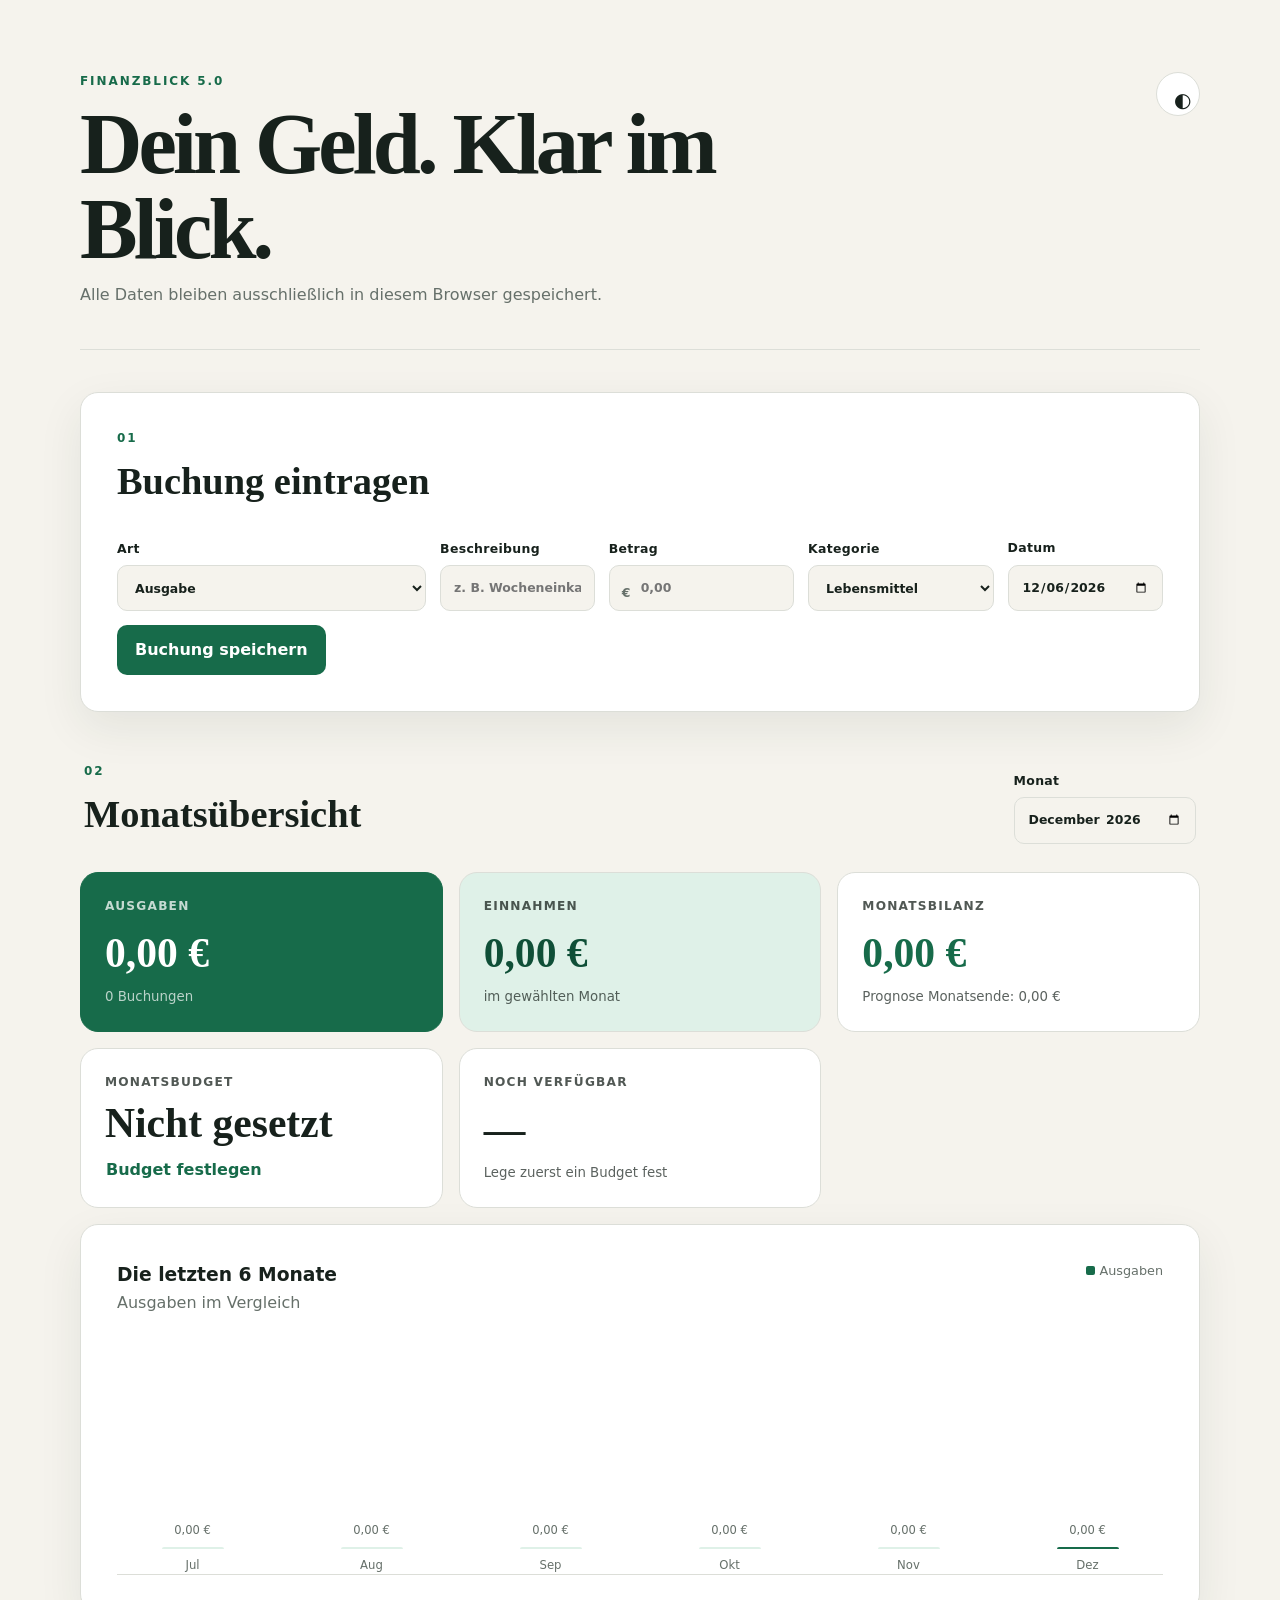
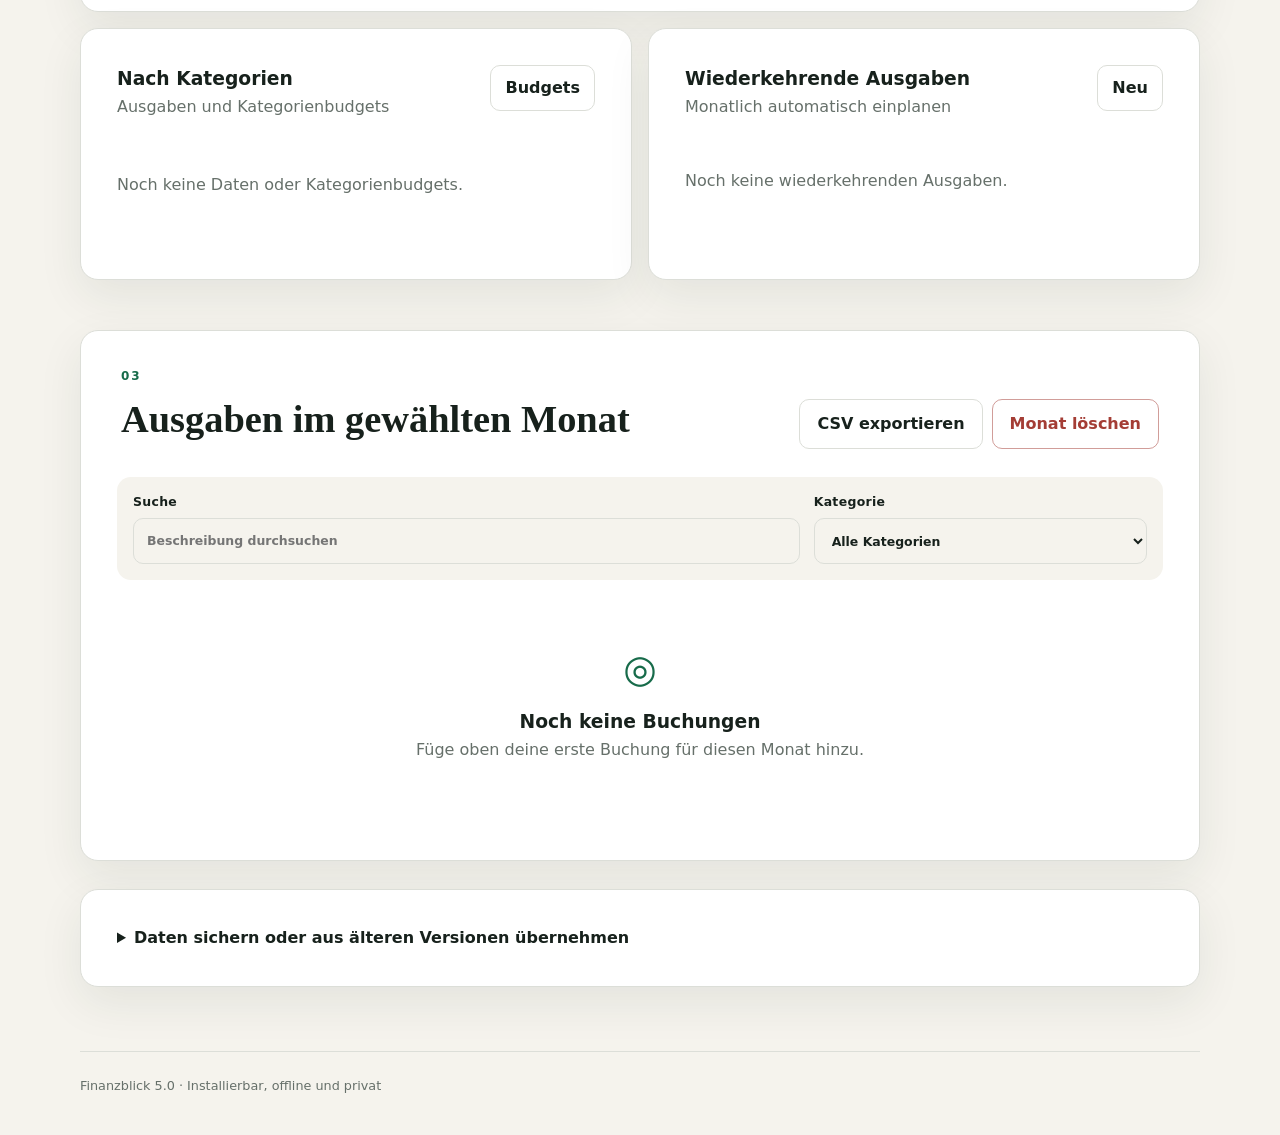
==== commit c41d4776: "Add files via upload Version 5.0" ====
--- a/index.html
+++ b/index.html
@@ -3,18 +3,24 @@
 <head>
   <meta charset="utf-8">
   <meta name="viewport" content="width=device-width, initial-scale=1">
-  <meta name="description" content="Privater Ausgabenrechner mit Monatsbudget, Filtern und Diagramm">
-  <title>Ausgabenrechner 4.0</title>
+  <meta name="description" content="Private Finanzplanung mit Einnahmen, Budgets und Prognose">
+  <meta name="theme-color" content="#176b4a">
+  <meta name="apple-mobile-web-app-capable" content="yes">
+  <meta name="apple-mobile-web-app-status-bar-style" content="default">
+  <meta name="apple-mobile-web-app-title" content="Finanzblick">
+  <link rel="manifest" href="manifest.webmanifest">
+  <link rel="apple-touch-icon" href="icons/icon-192.png">
+  <title>Finanzblick 5.0</title>
   <link rel="stylesheet" href="style.css">
 </head>
 <body>
   <header class="hero">
     <div>
-      <p class="eyebrow">Ausgabenrechner 4.0</p>
+      <p class="eyebrow">Finanzblick 5.0</p>
       <h1>Dein Geld. Klar im Blick.</h1>
       <p class="subtitle">Alle Daten bleiben ausschließlich in diesem Browser gespeichert.</p>
     </div>
-    <button id="themeToggle" class="icon-button" type="button" aria-label="Farbschema wechseln" title="Farbschema wechseln">◐</button>
+    <div class="hero-actions"><button id="installApp" class="secondary" type="button" hidden>App installieren</button><button id="themeToggle" class="icon-button" type="button" aria-label="Farbschema wechseln" title="Farbschema wechseln">◐</button></div>
   </header>
 
   <main>
@@ -22,12 +28,13 @@
       <div class="section-heading">
         <div>
           <p class="section-number">01</p>
-          <h2 id="entryHeading">Ausgabe eintragen</h2>
+          <h2 id="entryHeading">Buchung eintragen</h2>
         </div>
         <p id="formStatus" class="status" role="status" aria-live="polite"></p>
       </div>
       <form id="expenseForm">
         <input id="editId" type="hidden">
+        <label>Art<select id="transactionType"><option value="expense">Ausgabe</option><option value="income">Einnahme</option></select></label>
         <label>Beschreibung
           <input id="description" name="description" type="text" maxlength="80" placeholder="z. B. Wocheneinkauf" required>
         </label>
@@ -43,7 +50,7 @@
         <label>Datum
           <input id="date" name="date" type="date" required>
         </label>
-        <div class="form-actions"><button id="submitExpense" class="primary" type="submit">Ausgabe speichern</button><button id="cancelEdit" class="secondary" type="button" hidden>Abbrechen</button></div>
+        <div class="form-actions"><button id="submitExpense" class="primary" type="submit">Buchung speichern</button><button id="cancelEdit" class="secondary" type="button" hidden>Abbrechen</button></div>
       </form>
     </section>
 
@@ -57,6 +64,8 @@
 
       <div class="stats-grid">
         <article class="stat-card accent"><span>Ausgaben</span><strong id="monthTotal">0,00 €</strong><small id="entryCount">0 Einträge</small></article>
+        <article class="stat-card income-card"><span>Einnahmen</span><strong id="incomeTotal">0,00 €</strong><small>im gewählten Monat</small></article>
+        <article class="stat-card"><span>Monatsbilanz</span><strong id="monthBalance">0,00 €</strong><small id="forecastText">Prognose wird berechnet</small></article>
         <article class="stat-card"><span>Monatsbudget</span><strong id="budgetDisplay">Nicht gesetzt</strong><button id="editBudget" class="text-button" type="button">Budget festlegen</button></article>
         <article class="stat-card"><span>Noch verfügbar</span><strong id="remainingBudget">—</strong><small id="budgetHint">Lege zuerst ein Budget fest</small></article>
       </div>
@@ -75,7 +84,7 @@
       </article>
       <div class="analytics-grid">
         <article class="panel category-panel">
-          <div class="chart-title"><div><h3>Nach Kategorien</h3><p>Verteilung im gewählten Monat</p></div></div>
+          <div class="chart-title"><div><h3>Nach Kategorien</h3><p>Ausgaben und Kategorienbudgets</p></div><button id="editCategoryBudgets" class="secondary compact" type="button">Budgets</button></div>
           <div id="categoryChart" class="category-chart" aria-label="Ausgaben nach Kategorien"></div>
         </article>
         <article class="panel recurring-panel">
@@ -99,7 +108,7 @@
 
     <details class="panel migration-panel">
       <summary>Daten sichern oder aus älteren Versionen übernehmen</summary>
-      <p>Version 4.0 übernimmt V3-Daten automatisch und lässt den bisherigen V3-Speicher unverändert. Eine vollständige Sicherung enthält Ausgaben, Budgets und wiederkehrende Einträge.</p>
+      <p>Version 5.0 übernimmt V4-Daten automatisch und lässt den bisherigen Speicher unverändert. Eine vollständige Sicherung enthält Buchungen, Budgets und wiederkehrende Einträge.</p>
       <div class="actions migration-actions"><button id="scanLegacy" class="secondary" type="button">Weitere Altdaten suchen</button><button id="backupData" class="secondary" type="button">Vollständige JSON-Sicherung</button><label class="file-button">Sicherung wiederherstellen<input id="importFile" type="file" accept="application/json,.json"></label></div>
       <p id="migrationStatus" class="status" role="status" aria-live="polite"></p>
     </details>
@@ -107,7 +116,8 @@
 
   <dialog id="confirmDialog"><form method="dialog"><h2 id="dialogTitle">Wirklich löschen?</h2><p id="dialogText"></p><div class="dialog-actions"><button value="cancel" class="secondary">Abbrechen</button><button value="confirm" class="danger">Bestätigen</button></div></form></dialog>
   <dialog id="recurringDialog"><form id="recurringForm"><h2>Wiederkehrende Ausgabe</h2><input id="recurringId" type="hidden"><label>Beschreibung<input id="recurringDescription" maxlength="80" required></label><label>Betrag<div class="money-input"><span>€</span><input id="recurringAmount" type="number" min="0.01" step="0.01" required></div></label><label>Kategorie<select id="recurringCategory"><option>Lebensmittel</option><option>Wohnen</option><option>Mobilität</option><option>Freizeit</option><option>Gesundheit</option><option>Shopping</option><option>Sonstiges</option></select></label><label>Tag im Monat<input id="recurringDay" type="number" min="1" max="31" value="1" required></label><div class="dialog-actions"><button id="cancelRecurring" class="secondary" type="button">Abbrechen</button><button class="primary" type="submit">Speichern</button></div></form></dialog>
-  <footer>Ausgabenrechner 4.0 · Lokal, privat und ohne Konto</footer>
+  <dialog id="categoryBudgetDialog"><form id="categoryBudgetForm"><h2>Kategorienbudgets</h2><p class="subtitle">Monatliche Grenzen für deine Ausgabenkategorien.</p><div id="categoryBudgetFields"></div><div class="dialog-actions"><button id="cancelCategoryBudgets" class="secondary" type="button">Abbrechen</button><button class="primary" type="submit">Speichern</button></div></form></dialog>
+  <footer>Finanzblick 5.0 · Installierbar, offline und privat</footer>
   <script src="script.js" defer></script>
 </body>
 </html>
--- a/style.css
+++ b/style.css
@@ -7,3 +7,4 @@
 .form-actions{display:flex;gap:8px;align-items:stretch}.form-actions button{white-space:nowrap}.analytics-grid{display:grid;grid-template-columns:1fr 1fr;gap:16px;margin-top:16px}.category-chart{display:grid;gap:13px;margin-top:24px}.category-row{display:grid;grid-template-columns:100px 1fr auto;gap:10px;align-items:center;font-size:.78rem}.category-track{height:10px;background:var(--bg);border-radius:99px;overflow:hidden}.category-fill{height:100%;background:var(--green);border-radius:inherit}.category-empty{color:var(--muted);padding:30px 0}.recurring-list{display:grid;gap:10px;margin-top:20px}.recurring-item{display:grid;grid-template-columns:1fr auto;gap:8px;padding:12px 0;border-bottom:1px solid var(--line)}.recurring-item:last-child{border-bottom:0}.recurring-item strong,.recurring-item small{display:block}.recurring-item small{color:var(--muted)}.recurring-actions{display:flex;align-items:center;gap:4px}.recurring-actions button{padding:7px;background:none;border:0;color:var(--green)}.recurring-actions .danger-link{color:var(--red)}.filter-bar{display:grid;grid-template-columns:2fr 1fr;gap:14px;background:var(--bg);border-radius:14px;padding:16px;margin-bottom:14px}dialog{width:min(430px,calc(100% - 32px))}dialog label{display:block;margin-top:14px}.edit-row{border:0;background:none;color:var(--green);padding:7px}.row-actions{white-space:nowrap}
 @media(max-width:900px){.input-panel form .form-actions{grid-column:1/-1}.form-actions button{flex:1}.analytics-grid{grid-template-columns:1fr}}
 @media(max-width:600px){.filter-bar{grid-template-columns:1fr}.category-row{grid-template-columns:85px 1fr auto}}
+.hero-actions{display:flex;align-items:center;gap:10px}.income-card{background:var(--mint)}.income-card strong{color:var(--green-dark)}#categoryBudgetFields{display:grid;gap:10px;margin-top:20px}.category-budget-field{display:grid;grid-template-columns:1fr 140px;align-items:end;gap:12px}.budget-marker{font-size:.7rem;color:var(--muted);margin-left:5px}.category-fill.over{background:var(--red)}
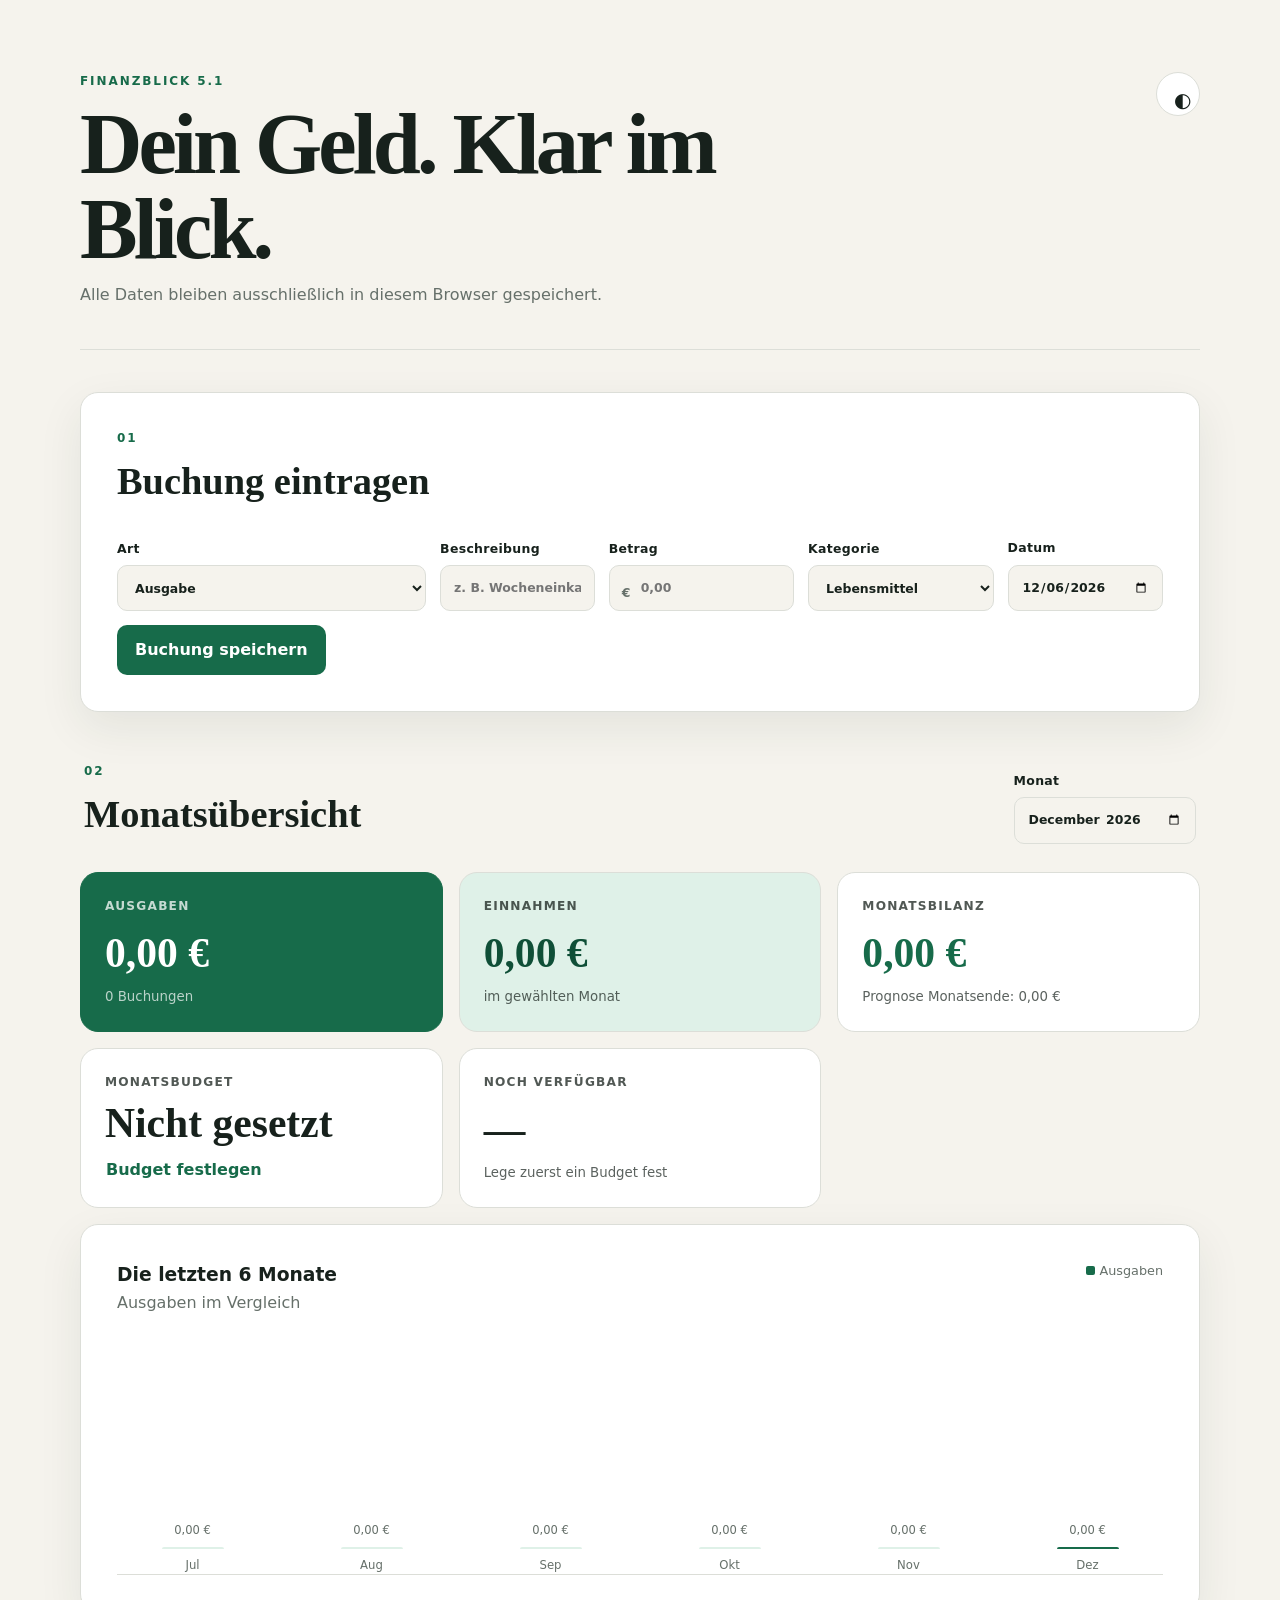
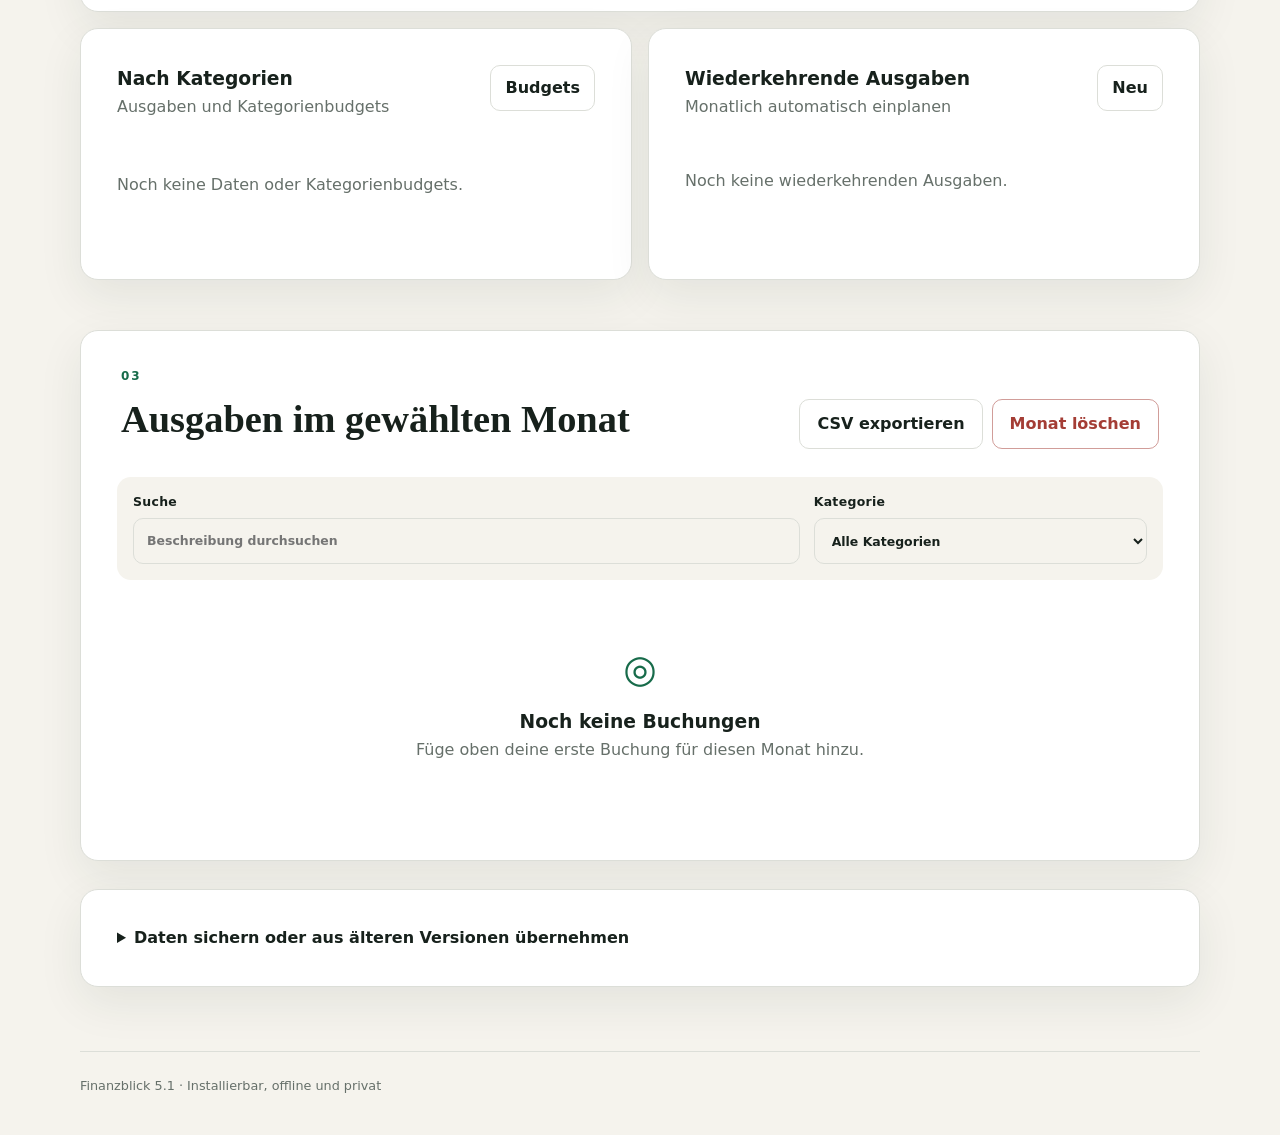
==== commit 5cbed56c: "feat: add Technik category to version 5.1" ====
--- a/index.html
+++ b/index.html
@@ -10,13 +10,13 @@
   <meta name="apple-mobile-web-app-title" content="Finanzblick">
   <link rel="manifest" href="manifest.webmanifest">
   <link rel="apple-touch-icon" href="icons/icon-192.png">
-  <title>Finanzblick 5.0</title>
+  <title>Finanzblick 5.1</title>
   <link rel="stylesheet" href="style.css">
 </head>
 <body>
   <header class="hero">
     <div>
-      <p class="eyebrow">Finanzblick 5.0</p>
+      <p class="eyebrow">Finanzblick 5.1</p>
       <h1>Dein Geld. Klar im Blick.</h1>
       <p class="subtitle">Alle Daten bleiben ausschließlich in diesem Browser gespeichert.</p>
     </div>
@@ -44,7 +44,7 @@
         <label>Kategorie
           <select id="category" name="category" required>
             <option>Lebensmittel</option><option>Wohnen</option><option>Mobilität</option>
-            <option>Freizeit</option><option>Gesundheit</option><option>Shopping</option><option>Sonstiges</option>
+            <option>Freizeit</option><option>Gesundheit</option><option>Shopping</option><option>Technik</option><option>Sonstiges</option>
           </select>
         </label>
         <label>Datum
@@ -99,7 +99,7 @@
         <div><p class="section-number">03</p><h2 id="listHeading">Ausgaben im gewählten Monat</h2></div>
         <div class="actions"><button id="exportCsv" class="secondary" type="button">CSV exportieren</button><button id="deleteMonth" class="danger" type="button">Monat löschen</button></div>
       </div>
-      <div class="filter-bar"><label>Suche<input id="searchInput" type="search" placeholder="Beschreibung durchsuchen"></label><label>Kategorie<select id="categoryFilter"><option value="">Alle Kategorien</option><option>Lebensmittel</option><option>Wohnen</option><option>Mobilität</option><option>Freizeit</option><option>Gesundheit</option><option>Shopping</option><option>Sonstiges</option></select></label></div>
+      <div class="filter-bar"><label>Suche<input id="searchInput" type="search" placeholder="Beschreibung durchsuchen"></label><label>Kategorie<select id="categoryFilter"><option value="">Alle Kategorien</option><option>Lebensmittel</option><option>Wohnen</option><option>Mobilität</option><option>Freizeit</option><option>Gesundheit</option><option>Shopping</option><option>Technik</option><option>Sonstiges</option></select></label></div>
       <div id="emptyState" class="empty-state"><span>◎</span><h3>Noch keine Ausgaben</h3><p>Füge oben deinen ersten Eintrag für diesen Monat hinzu.</p></div>
       <div class="table-wrap" id="tableWrap" hidden>
         <table><thead><tr><th>Datum</th><th>Beschreibung</th><th>Kategorie</th><th class="number">Betrag</th><th><span class="sr-only">Aktion</span></th></tr></thead><tbody id="expenseRows"></tbody></table>
@@ -108,16 +108,16 @@
 
     <details class="panel migration-panel">
       <summary>Daten sichern oder aus älteren Versionen übernehmen</summary>
-      <p>Version 5.0 übernimmt V4-Daten automatisch und lässt den bisherigen Speicher unverändert. Eine vollständige Sicherung enthält Buchungen, Budgets und wiederkehrende Einträge.</p>
+      <p>Version 5.1 übernimmt V4-Daten automatisch und lässt den bisherigen Speicher unverändert. Eine vollständige Sicherung enthält Buchungen, Budgets und wiederkehrende Einträge.</p>
       <div class="actions migration-actions"><button id="scanLegacy" class="secondary" type="button">Weitere Altdaten suchen</button><button id="backupData" class="secondary" type="button">Vollständige JSON-Sicherung</button><label class="file-button">Sicherung wiederherstellen<input id="importFile" type="file" accept="application/json,.json"></label></div>
       <p id="migrationStatus" class="status" role="status" aria-live="polite"></p>
     </details>
   </main>
 
   <dialog id="confirmDialog"><form method="dialog"><h2 id="dialogTitle">Wirklich löschen?</h2><p id="dialogText"></p><div class="dialog-actions"><button value="cancel" class="secondary">Abbrechen</button><button value="confirm" class="danger">Bestätigen</button></div></form></dialog>
-  <dialog id="recurringDialog"><form id="recurringForm"><h2>Wiederkehrende Ausgabe</h2><input id="recurringId" type="hidden"><label>Beschreibung<input id="recurringDescription" maxlength="80" required></label><label>Betrag<div class="money-input"><span>€</span><input id="recurringAmount" type="number" min="0.01" step="0.01" required></div></label><label>Kategorie<select id="recurringCategory"><option>Lebensmittel</option><option>Wohnen</option><option>Mobilität</option><option>Freizeit</option><option>Gesundheit</option><option>Shopping</option><option>Sonstiges</option></select></label><label>Tag im Monat<input id="recurringDay" type="number" min="1" max="31" value="1" required></label><div class="dialog-actions"><button id="cancelRecurring" class="secondary" type="button">Abbrechen</button><button class="primary" type="submit">Speichern</button></div></form></dialog>
+  <dialog id="recurringDialog"><form id="recurringForm"><h2>Wiederkehrende Ausgabe</h2><input id="recurringId" type="hidden"><label>Beschreibung<input id="recurringDescription" maxlength="80" required></label><label>Betrag<div class="money-input"><span>€</span><input id="recurringAmount" type="number" min="0.01" step="0.01" required></div></label><label>Kategorie<select id="recurringCategory"><option>Lebensmittel</option><option>Wohnen</option><option>Mobilität</option><option>Freizeit</option><option>Gesundheit</option><option>Shopping</option><option>Technik</option><option>Sonstiges</option></select></label><label>Tag im Monat<input id="recurringDay" type="number" min="1" max="31" value="1" required></label><div class="dialog-actions"><button id="cancelRecurring" class="secondary" type="button">Abbrechen</button><button class="primary" type="submit">Speichern</button></div></form></dialog>
   <dialog id="categoryBudgetDialog"><form id="categoryBudgetForm"><h2>Kategorienbudgets</h2><p class="subtitle">Monatliche Grenzen für deine Ausgabenkategorien.</p><div id="categoryBudgetFields"></div><div class="dialog-actions"><button id="cancelCategoryBudgets" class="secondary" type="button">Abbrechen</button><button class="primary" type="submit">Speichern</button></div></form></dialog>
-  <footer>Finanzblick 5.0 · Installierbar, offline und privat</footer>
+  <footer>Finanzblick 5.1 · Installierbar, offline und privat</footer>
   <script src="script.js" defer></script>
 </body>
 </html>
